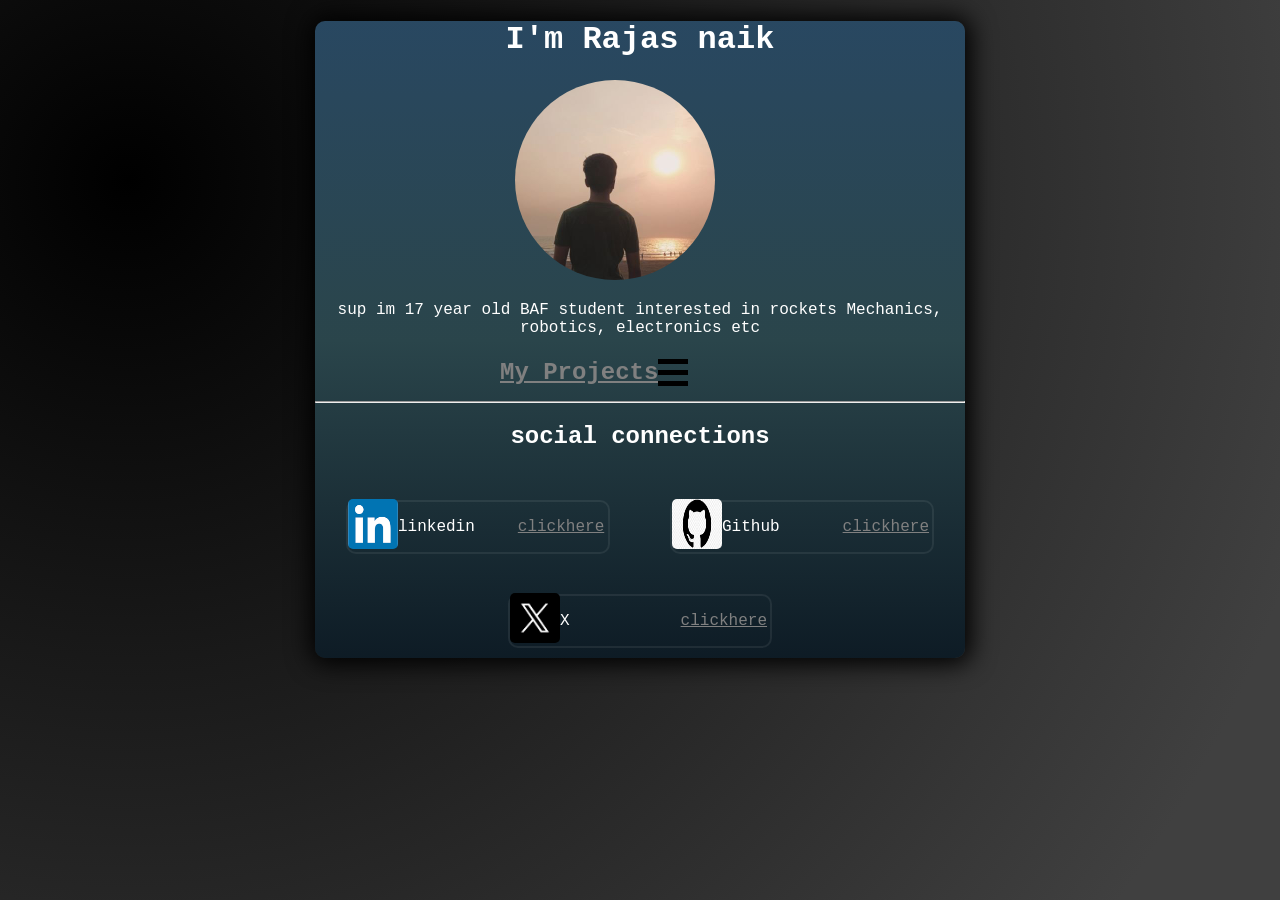
==== index.html @ 0d6ec88d "Add files via upload" ====
<!DOCTYPE html>
<html>
<head>
    <meta charset="UTF-8">
    <meta name="viewport" content="width=device-width, initial-scale=1.0">
    <title>abtme web</title>
    <link rel="stylesheet" href="style.css">
</head>
<body>
<div class='pagebanner'>
 <h1> I'm Rajas naik </h1>
 <img class="itsmypfp" src="my beach pfp.jpg"  >
 <p  class='aboutme'>sup im  17 year old
    BAF student interested in rockets
    Mechanics, robotics, electronics etc </p>
    
<center>
       <a class='mypro' href= 'https://www.w3schools.com/howto/howto_css_menu_icon.asp' >
  
        
        <h2>My Projects </h2> <div class='themen'>
        <div class="men" ></div>
        <div class="men" ></div>
        <div class="men" ></div>   </div>               
    
 </a> 

</center>
    <hr><h2>social connections</h2> 

   <div class='connections'>

     
         
       

        <div class="con">
         <a href="https://www.linkedin.com/in/rajas-naik-080b052a7/"> 
              <img class="socialing" src="linkdin.png">
                 </a>   
             <p  style="padding-right: 43px;">linkedin</p>
         <a class='link' href="https://www.linkedin.com/in/rajas-naik-080b052a7/"> <p >  clickhere </p>   </a>
         </div>

        <div class="con">
               <a  href="https://github.com/Rajas36"> 
              <img class="socialing" src="github logo.jpeg">  </a>
             <p  style="padding-right: 63px;">Github</p>
               
            
            <a class='link'  href="https://github.com/Rajas36"> <p> clickhere  </p>  </a>
               
         </div>
       <div class="con">
              <a  href="https://x.com/Raw_scientist"> 
             <img class="socialing" src="x.png" ;" >
                 </a>    
             <p style="padding-right: 111px; ">X   </p>
         <a class='link'  href="https://x.com/Raw_scientist">  <p > clickhere  </p> </a>

        </div>
        





       
</div>


</div>

</body>
</html>
---- style.css ----
html {
  height: 100%;
  width: 100%;
}
body {
  background: radial-gradient(circle at 10% 20%, rgb(0, 0, 0) 0%, rgb(64, 64, 64) 90.2%);
  color:white;
  font-family: "Lucida Console", "Courier New", monospace;
}
.pagebanner{background: hsla(205, 46%, 10%, 1);

  background: linear-gradient(90deg, hsla(205, 46%, 10%, 1) 0%, hsla(191, 28%, 23%, 1) 50%, hsla(207, 41%, 27%, 1) 100%);

  background: -moz-linear-gradient(90deg, hsla(205, 46%, 10%, 1) 0%, hsla(191, 28%, 23%, 1) 50%, hsla(207, 41%, 27%, 1) 100%);

  background: -webkit-linear-gradient(90deg, hsla(205, 46%, 10%, 1) 0%, hsla(191, 28%, 23%, 1) 50%, hsla(207, 41%, 27%, 1) 100%);

  filter: progid: DXImageTransform.Microsoft.gradient( startColorstr="#0E1C26", endColorstr="#2A454B", GradientType=1 );
 
  width: 650px;
  margin-top: 100px;
  border-radius: 10px;
  box-shadow: 1px 1px 25px 5px black;
  margin:auto;
           

h1 {text-align: center;
}

.itsmypfp{border-radius: 100px;height:200px ;width:200px  ;margin-left:200px}
  .men{
              width: 30px;
              height: 5px;
              background-color: #000000;
              margin: 6px 0;
            }
h2{text-align: center;}
.aboutme{padding: 0px 10px 0px 10px;text-align: center;}

            
            
            
            .mypro{display:flex;
                 color: grey;
         height: 40px;
         width: 280px;
          ;align-items:center;
        }





            
.connections{display: flex;
      justify-content: center;
      flex-wrap: wrap;
      text-align: initial;
  
            }
            


   .con{ height: 50px;
       width: 260px;
       border: 2px solid hsla(0, 0%, 100%, 0.07);
       border-radius: 10px;
       margin: 30px 30px  10px;
       display: flex;
       align-items: center;}

            
.socialing{height:50px ;width:50px;border-radius:10%;}
.link{color: grey;}
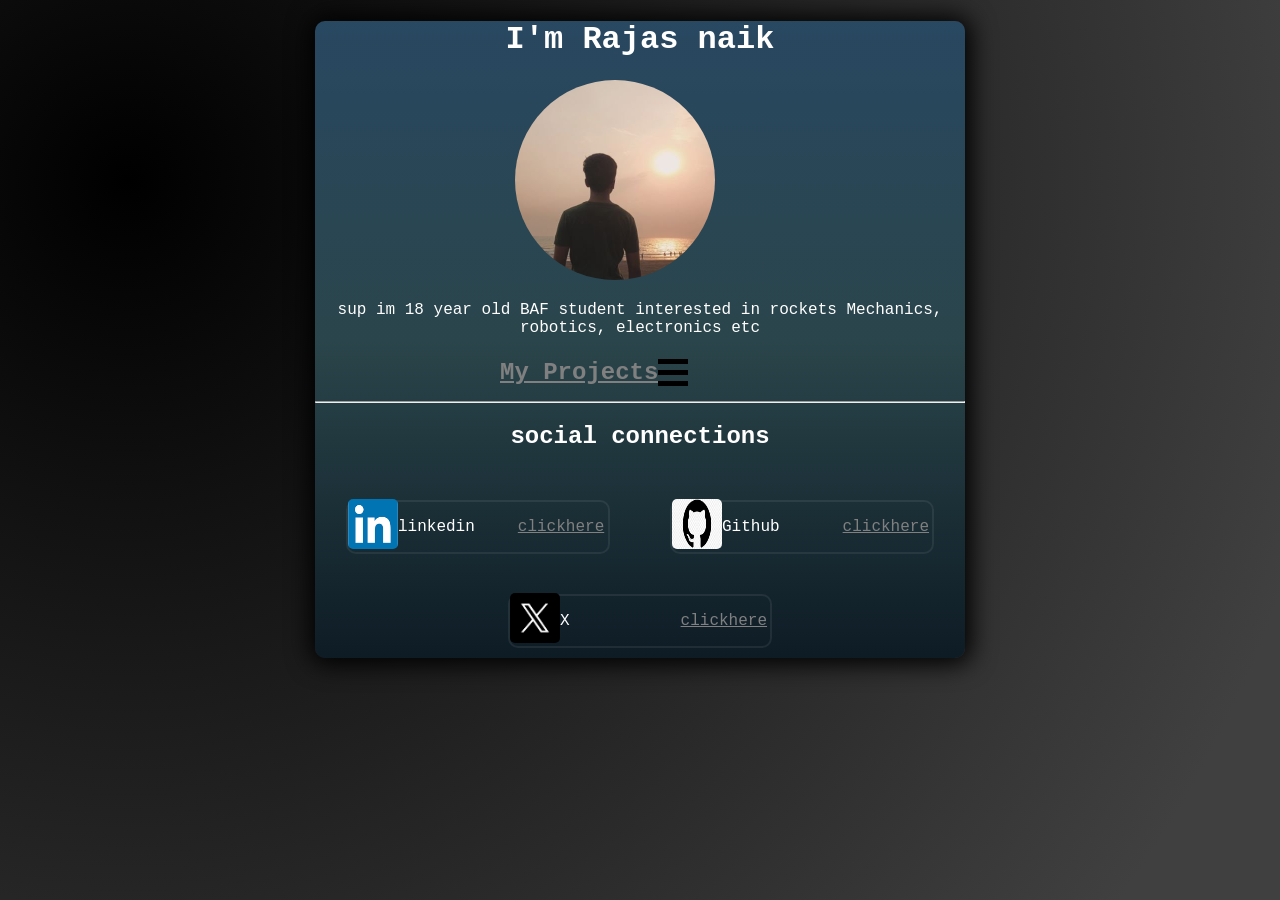
==== commit 5382f742: "Update index.html" ====
--- a/index.html
+++ b/index.html
@@ -10,12 +10,12 @@
 <div class='pagebanner'>
  <h1> I'm Rajas naik </h1>
  <img class="itsmypfp" src="my beach pfp.jpg"  >
- <p  class='aboutme'>sup im  17 year old
+ <p  class='aboutme'>sup im  18 year old
     BAF student interested in rockets
     Mechanics, robotics, electronics etc </p>
     
 <center>
-       <a class='mypro' href= 'https://www.w3schools.com/howto/howto_css_menu_icon.asp' >
+       <a class='mypro' href= 'https://sc.is-a.dev/WeTall/' >
   
         
         <h2>My Projects </h2> <div class='themen'>
@@ -75,4 +75,4 @@
 </html>
 
 
-  +  
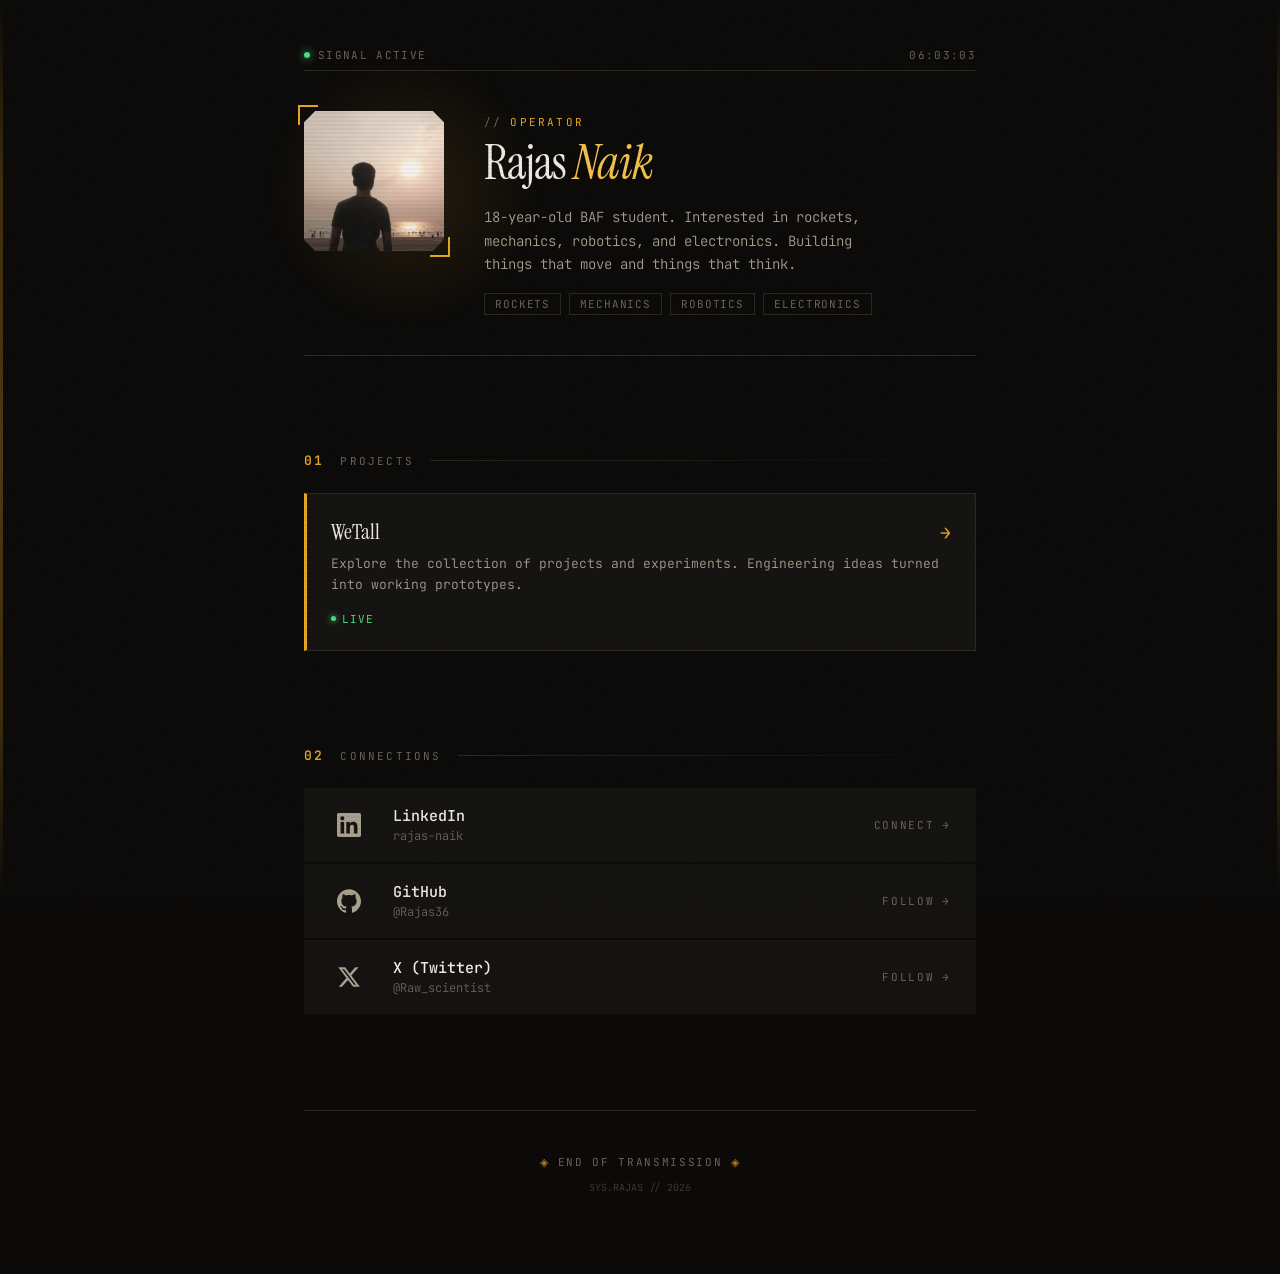
==== commit 282491ad: "redesign: Signal Terminal aesthetic, cleanup repo" ====
--- a/index.html
+++ b/index.html
@@ -1,78 +1,142 @@
 <!DOCTYPE html>
-<html>
+<html lang="en">
 <head>
     <meta charset="UTF-8">
     <meta name="viewport" content="width=device-width, initial-scale=1.0">
-    <title>abtme web</title>
+    <meta name="description" content="Rajas Naik — 18-year-old BAF student. Rockets, mechanics, robotics, electronics. Building things that move.">
+    <title>Rajas Naik — Signal</title>
     <link rel="stylesheet" href="style.css">
+    <link rel="icon" href="data:image/svg+xml,<svg xmlns='http://www.w3.org/2000/svg' viewBox='0 0 100 100'><text y='.9em' font-size='90'>◈</text></svg>">
 </head>
 <body>
-<div class='pagebanner'>
- <h1> I'm Rajas naik </h1>
- <img class="itsmypfp" src="my beach pfp.jpg"  >
- <p  class='aboutme'>sup im  18 year old
-    BAF student interested in rockets
-    Mechanics, robotics, electronics etc </p>
-    
-<center>
-       <a class='mypro' href= 'https://sc.is-a.dev/WeTall/' >
-  
-        
-        <h2>My Projects </h2> <div class='themen'>
-        <div class="men" ></div>
-        <div class="men" ></div>
-        <div class="men" ></div>   </div>               
-    
- </a> 
 
-</center>
-    <hr><h2>social connections</h2> 
+<div class="terminal-shell">
 
-   <div class='connections'>
+    <!-- ── STATUS BAR ── -->
+    <header class="status-bar animate-in" role="banner">
+        <div class="status-bar__signal">
+            <div class="status-bar__dot" aria-label="Online status: active"></div>
+            <span>Signal Active</span>
+        </div>
+        <div class="status-bar__time" id="liveTime" aria-live="polite">00:00:00</div>
+    </header>
 
-     
-         
-       
+    <!-- ── IDENTITY BLOCK ── -->
+    <section class="identity animate-in" aria-label="About Rajas Naik">
+        <div class="identity__avatar-frame">
+            <img
+                class="identity__avatar"
+                src="my beach pfp.jpg"
+                alt="Rajas Naik — silhouette at sunset on a beach"
+                loading="eager"
+            >
+        </div>
+        <div class="identity__text">
+            <div class="identity__label">Operator</div>
+            <h1 class="identity__name">Rajas <em>Naik</em></h1>
+            <p class="identity__bio">
+                18-year-old BAF student. Interested in rockets,
+                mechanics, robotics, and electronics. Building
+                things that move and things that think.
+            </p>
+            <div class="identity__tags" role="list">
+                <span class="identity__tag" role="listitem">Rockets</span>
+                <span class="identity__tag" role="listitem">Mechanics</span>
+                <span class="identity__tag" role="listitem">Robotics</span>
+                <span class="identity__tag" role="listitem">Electronics</span>
+            </div>
+        </div>
+    </section>
 
-        <div class="con">
-         <a href="https://www.linkedin.com/in/rajas-naik-080b052a7/"> 
-              <img class="socialing" src="linkdin.png">
-                 </a>   
-             <p  style="padding-right: 43px;">linkedin</p>
-         <a class='link' href="https://www.linkedin.com/in/rajas-naik-080b052a7/"> <p >  clickhere </p>   </a>
-         </div>
+    <!-- ── PROJECTS ── -->
+    <section class="projects animate-in" aria-label="Projects">
+        <div class="section-header" data-index="01">Projects</div>
 
-        <div class="con">
-               <a  href="https://github.com/Rajas36"> 
-              <img class="socialing" src="github logo.jpeg">  </a>
-             <p  style="padding-right: 63px;">Github</p>
-               
-            
-            <a class='link'  href="https://github.com/Rajas36"> <p> clickhere  </p>  </a>
-               
-         </div>
-       <div class="con">
-              <a  href="https://x.com/Raw_scientist"> 
-             <img class="socialing" src="x.png" ;" >
-                 </a>    
-             <p style="padding-right: 111px; ">X   </p>
-         <a class='link'  href="https://x.com/Raw_scientist">  <p > clickhere  </p> </a>
+        <a class="project-card" href="https://sc.is-a.dev/WeTall/" target="_blank" rel="noopener noreferrer" id="project-wetall">
+            <div class="project-card__header">
+                <span class="project-card__title">WeTall</span>
+                <span class="project-card__arrow" aria-hidden="true">→</span>
+            </div>
+            <p class="project-card__desc">
+                Explore the collection of projects and experiments.
+                Engineering ideas turned into working prototypes.
+            </p>
+            <div class="project-card__status">
+                <span>Live</span>
+            </div>
+        </a>
+    </section>
+
+    <!-- ── CONNECTIONS ── -->
+    <section class="connections animate-in" aria-label="Social connections">
+        <div class="section-header" data-index="02">Connections</div>
+
+        <div class="link-grid">
+
+            <!-- LinkedIn -->
+            <a class="social-link" href="https://www.linkedin.com/in/rajas-naik-080b052a7/" target="_blank" rel="noopener noreferrer" id="link-linkedin">
+                <div class="social-link__icon" aria-hidden="true">
+                    <svg viewBox="0 0 24 24" xmlns="http://www.w3.org/2000/svg">
+                        <path d="M20.447 20.452h-3.554v-5.569c0-1.328-.027-3.037-1.852-3.037-1.853 0-2.136 1.445-2.136 2.939v5.667H9.351V9h3.414v1.561h.046c.477-.9 1.637-1.85 3.37-1.85 3.601 0 4.267 2.37 4.267 5.455v6.286zM5.337 7.433a2.062 2.062 0 01-2.063-2.065 2.064 2.064 0 112.063 2.065zm1.782 13.019H3.555V9h3.564v11.452zM22.225 0H1.771C.792 0 0 .774 0 1.729v20.542C0 23.227.792 24 1.771 24h20.451C23.2 24 24 23.227 24 22.271V1.729C24 .774 23.2 0 22.222 0h.003z"/>
+                    </svg>
+                </div>
+                <div class="social-link__info">
+                    <div class="social-link__name">LinkedIn</div>
+                    <div class="social-link__handle">rajas-naik</div>
+                </div>
+                <div class="social-link__action">
+                    <span>Connect</span>
+                    <span class="social-link__action-arrow" aria-hidden="true">→</span>
+                </div>
+            </a>
+
+            <!-- GitHub -->
+            <a class="social-link" href="https://github.com/Rajas36" target="_blank" rel="noopener noreferrer" id="link-github">
+                <div class="social-link__icon" aria-hidden="true">
+                    <svg viewBox="0 0 24 24" xmlns="http://www.w3.org/2000/svg">
+                        <path d="M12 .297c-6.63 0-12 5.373-12 12 0 5.303 3.438 9.8 8.205 11.385.6.113.82-.258.82-.577 0-.285-.01-1.04-.015-2.04-3.338.724-4.042-1.61-4.042-1.61C4.422 18.07 3.633 17.7 3.633 17.7c-1.087-.744.084-.729.084-.729 1.205.084 1.838 1.236 1.838 1.236 1.07 1.835 2.809 1.305 3.495.998.108-.776.417-1.305.76-1.605-2.665-.3-5.466-1.332-5.466-5.93 0-1.31.465-2.38 1.235-3.22-.135-.303-.54-1.523.105-3.176 0 0 1.005-.322 3.3 1.23.96-.267 1.98-.399 3-.405 1.02.006 2.04.138 3 .405 2.28-1.552 3.285-1.23 3.285-1.23.645 1.653.24 2.873.12 3.176.765.84 1.23 1.91 1.23 3.22 0 4.61-2.805 5.625-5.475 5.92.42.36.81 1.096.81 2.22 0 1.606-.015 2.896-.015 3.286 0 .315.21.69.825.57C20.565 22.092 24 17.592 24 12.297c0-6.627-5.373-12-12-12"/>
+                    </svg>
+                </div>
+                <div class="social-link__info">
+                    <div class="social-link__name">GitHub</div>
+                    <div class="social-link__handle">@Rajas36</div>
+                </div>
+                <div class="social-link__action">
+                    <span>Follow</span>
+                    <span class="social-link__action-arrow" aria-hidden="true">→</span>
+                </div>
+            </a>
+
+            <!-- X / Twitter -->
+            <a class="social-link" href="https://x.com/Raw_scientist" target="_blank" rel="noopener noreferrer" id="link-x">
+                <div class="social-link__icon" aria-hidden="true">
+                    <svg viewBox="0 0 24 24" xmlns="http://www.w3.org/2000/svg">
+                        <path d="M18.244 2.25h3.308l-7.227 8.26 8.502 11.24H16.17l-5.214-6.817L4.99 21.75H1.68l7.73-8.835L1.254 2.25H8.08l4.713 6.231zm-1.161 17.52h1.833L7.084 4.126H5.117z"/>
+                    </svg>
+                </div>
+                <div class="social-link__info">
+                    <div class="social-link__name">X (Twitter)</div>
+                    <div class="social-link__handle">@Raw_scientist</div>
+                </div>
+                <div class="social-link__action">
+                    <span>Follow</span>
+                    <span class="social-link__action-arrow" aria-hidden="true">→</span>
+                </div>
+            </a>
 
         </div>
-        
+    </section>
 
-
-
-
-
-       
-</div>
-
+    <!-- ── FOOTER ── -->
+    <footer class="signal-footer animate-in" role="contentinfo">
+        <p class="signal-footer__text">
+            <span>◈</span> End of transmission <span>◈</span>
+        </p>
+        <p class="signal-footer__coords">SYS.RAJAS // <span id="footerYear">2026</span></p>
+    </footer>
 
 </div>
 
+<script src="script.js"></script>
 </body>
 </html>
-
-
-  
--- a/style.css
+++ b/style.css
@@ -1,74 +1,764 @@
+/* ═══════════════════════════════════════════════
+   SIGNAL TERMINAL — Design System Tokens
+   Aesthetic: Aerospace instrument panel meets
+   editorial print. Warm amber signal on carbon.
+   ═══════════════════════════════════════════════ */
+
+@import url('https://fonts.googleapis.com/css2?family=JetBrains+Mono:wght@300;400;500;600;700&family=Instrument+Serif:ital@0;1&display=swap');
+
+:root {
+  /* ── Surface Palette ── */
+  --carbon-deep:    #0b0a09;
+  --carbon-mid:     #141311;
+  --carbon-elevated:#1c1a17;
+  --carbon-line:    #2a2722;
+  --carbon-subtle:  #3d3830;
+
+  /* ── Signal Colors ── */
+  --amber-core:     #e8a623;
+  --amber-bright:   #f5c34a;
+  --amber-dim:      #b07d15;
+  --amber-glow:     rgba(232, 166, 35, 0.12);
+  --amber-flare:    rgba(232, 166, 35, 0.06);
+
+  /* ── Accent Signals ── */
+  --signal-red:     #d94f3d;
+  --signal-green:   #4ade80;
+  --signal-cyan:    #22d3ee;
+
+  /* ── Text Hierarchy ── */
+  --text-primary:   #f0ece4;
+  --text-secondary: #a89f8e;
+  --text-tertiary:  #6b6356;
+  --text-inverse:   #0b0a09;
+
+  /* ── Typography ── */
+  --font-mono:      'JetBrains Mono', monospace;
+  --font-serif:     'Instrument Serif', Georgia, serif;
+
+  /* ── Spacing Scale ── */
+  --space-xs:  4px;
+  --space-sm:  8px;
+  --space-md:  16px;
+  --space-lg:  24px;
+  --space-xl:  40px;
+  --space-2xl: 64px;
+  --space-3xl: 96px;
+
+  /* ── Motion ── */
+  --ease-out-expo: cubic-bezier(0.16, 1, 0.3, 1);
+  --ease-spring:   cubic-bezier(0.34, 1.56, 0.64, 1);
+  --duration-fast: 180ms;
+  --duration-mid:  350ms;
+  --duration-slow: 600ms;
+}
+
+/* ═══════════════════════════════════════════════
+   BASE RESET & GLOBALS
+   ═══════════════════════════════════════════════ */
+
+*, *::before, *::after {
+  margin: 0;
+  padding: 0;
+  box-sizing: border-box;
+}
+
 html {
-  height: 100%;
-  width: 100%;
-}
+  font-size: 16px;
+  scroll-behavior: smooth;
+  -webkit-font-smoothing: antialiased;
+  -moz-osx-font-smoothing: grayscale;
+}
+
 body {
-  background: radial-gradient(circle at 10% 20%, rgb(0, 0, 0) 0%, rgb(64, 64, 64) 90.2%);
-  color:white;
-  font-family: "Lucida Console", "Courier New", monospace;
-}
-.pagebanner{background: hsla(205, 46%, 10%, 1);
-
-  background: linear-gradient(90deg, hsla(205, 46%, 10%, 1) 0%, hsla(191, 28%, 23%, 1) 50%, hsla(207, 41%, 27%, 1) 100%);
-
-  background: -moz-linear-gradient(90deg, hsla(205, 46%, 10%, 1) 0%, hsla(191, 28%, 23%, 1) 50%, hsla(207, 41%, 27%, 1) 100%);
-
-  background: -webkit-linear-gradient(90deg, hsla(205, 46%, 10%, 1) 0%, hsla(191, 28%, 23%, 1) 50%, hsla(207, 41%, 27%, 1) 100%);
-
-  filter: progid: DXImageTransform.Microsoft.gradient( startColorstr="#0E1C26", endColorstr="#2A454B", GradientType=1 );
- 
-  width: 650px;
-  margin-top: 100px;
-  border-radius: 10px;
-  box-shadow: 1px 1px 25px 5px black;
-  margin:auto;
-           
-
-h1 {text-align: center;
-}
-
-.itsmypfp{border-radius: 100px;height:200px ;width:200px  ;margin-left:200px}
-  .men{
-              width: 30px;
-              height: 5px;
-              background-color: #000000;
-              margin: 6px 0;
-            }
-h2{text-align: center;}
-.aboutme{padding: 0px 10px 0px 10px;text-align: center;}
-
-            
-            
-            
-            .mypro{display:flex;
-                 color: grey;
-         height: 40px;
-         width: 280px;
-          ;align-items:center;
-        }
-
-
-
-
-
-            
-.connections{display: flex;
-      justify-content: center;
-      flex-wrap: wrap;
-      text-align: initial;
-  
-            }
-            
-
-
-   .con{ height: 50px;
-       width: 260px;
-       border: 2px solid hsla(0, 0%, 100%, 0.07);
-       border-radius: 10px;
-       margin: 30px 30px  10px;
-       display: flex;
-       align-items: center;}
-
-            
-.socialing{height:50px ;width:50px;border-radius:10%;}
-.link{color: grey;}+  font-family: var(--font-mono);
+  background-color: var(--carbon-deep);
+  color: var(--text-primary);
+  min-height: 100vh;
+  overflow-x: hidden;
+  position: relative;
+}
+
+/* ── Scanline overlay for that CRT feel ── */
+body::before {
+  content: '';
+  position: fixed;
+  inset: 0;
+  pointer-events: none;
+  z-index: 9999;
+  background: repeating-linear-gradient(
+    0deg,
+    transparent,
+    transparent 2px,
+    rgba(0, 0, 0, 0.03) 2px,
+    rgba(0, 0, 0, 0.03) 4px
+  );
+}
+
+/* ── Noise texture overlay ── */
+body::after {
+  content: '';
+  position: fixed;
+  inset: 0;
+  pointer-events: none;
+  z-index: 9998;
+  opacity: 0.025;
+  background-image: url("data:image/svg+xml,%3Csvg viewBox='0 0 256 256' xmlns='http://www.w3.org/2000/svg'%3E%3Cfilter id='n'%3E%3CfeTurbulence type='fractalNoise' baseFrequency='0.9' numOctaves='4' stitchTiles='stitch'/%3E%3C/filter%3E%3Crect width='100%25' height='100%25' filter='url(%23n)'/%3E%3C/svg%3E");
+  background-size: 256px 256px;
+}
+
+::selection {
+  background: var(--amber-core);
+  color: var(--carbon-deep);
+}
+
+a {
+  color: inherit;
+  text-decoration: none;
+}
+
+/* ═══════════════════════════════════════════════
+   FOCUS STATES — Accessibility
+   ═══════════════════════════════════════════════ */
+
+*:focus-visible {
+  outline: 2px solid var(--amber-core);
+  outline-offset: 3px;
+}
+
+/* ═══════════════════════════════════════════════
+   LAYOUT SHELL
+   ═══════════════════════════════════════════════ */
+
+.terminal-shell {
+  max-width: 720px;
+  margin: 0 auto;
+  padding: var(--space-xl) var(--space-lg);
+  min-height: 100vh;
+  position: relative;
+}
+
+/* ── Side rail decorations ── */
+.terminal-shell::before {
+  content: '';
+  position: fixed;
+  left: 0;
+  top: 0;
+  bottom: 0;
+  width: 3px;
+  background: linear-gradient(
+    180deg,
+    transparent 0%,
+    var(--amber-dim) 20%,
+    var(--amber-core) 50%,
+    var(--amber-dim) 80%,
+    transparent 100%
+  );
+  opacity: 0.3;
+}
+
+.terminal-shell::after {
+  content: '';
+  position: fixed;
+  right: 0;
+  top: 0;
+  bottom: 0;
+  width: 3px;
+  background: linear-gradient(
+    180deg,
+    transparent 0%,
+    var(--amber-dim) 20%,
+    var(--amber-core) 50%,
+    var(--amber-dim) 80%,
+    transparent 100%
+  );
+  opacity: 0.3;
+}
+
+/* ═══════════════════════════════════════════════
+   HEADER / STATUS BAR
+   ═══════════════════════════════════════════════ */
+
+.status-bar {
+  display: flex;
+  align-items: center;
+  justify-content: space-between;
+  padding: var(--space-sm) 0;
+  margin-bottom: var(--space-xl);
+  border-bottom: 1px solid var(--carbon-line);
+  font-size: 11px;
+  letter-spacing: 0.12em;
+  text-transform: uppercase;
+  color: var(--text-tertiary);
+}
+
+.status-bar__signal {
+  display: flex;
+  align-items: center;
+  gap: var(--space-sm);
+}
+
+.status-bar__dot {
+  width: 6px;
+  height: 6px;
+  border-radius: 50%;
+  background: var(--signal-green);
+  box-shadow: 0 0 8px var(--signal-green);
+  animation: pulse-dot 2.5s ease-in-out infinite;
+}
+
+@keyframes pulse-dot {
+  0%, 100% { opacity: 1; box-shadow: 0 0 8px var(--signal-green); }
+  50%      { opacity: 0.5; box-shadow: 0 0 3px var(--signal-green); }
+}
+
+.status-bar__time {
+  font-variant-numeric: tabular-nums;
+}
+
+/* ═══════════════════════════════════════════════
+   HERO / IDENTITY BLOCK
+   ═══════════════════════════════════════════════ */
+
+.identity {
+  display: grid;
+  grid-template-columns: 140px 1fr;
+  gap: var(--space-xl);
+  align-items: start;
+  margin-bottom: var(--space-3xl);
+  padding-bottom: var(--space-xl);
+  border-bottom: 1px solid var(--carbon-line);
+  position: relative;
+}
+
+/* ── Amber gradient bleed behind identity ── */
+.identity::before {
+  content: '';
+  position: absolute;
+  top: -60px;
+  left: -40px;
+  width: 280px;
+  height: 280px;
+  background: radial-gradient(circle, var(--amber-glow) 0%, transparent 70%);
+  pointer-events: none;
+  z-index: -1;
+}
+
+.identity__avatar-frame {
+  position: relative;
+  width: 140px;
+  height: 140px;
+}
+
+.identity__avatar {
+  width: 140px;
+  height: 140px;
+  object-fit: cover;
+  display: block;
+  /* Sharp geometric clip — no generic circles */
+  clip-path: polygon(
+    8% 0%, 92% 0%, 100% 8%, 100% 92%,
+    92% 100%, 8% 100%, 0% 92%, 0% 8%
+  );
+  filter: grayscale(30%) contrast(1.1);
+  transition: filter var(--duration-mid) var(--ease-out-expo);
+}
+
+.identity__avatar-frame:hover .identity__avatar {
+  filter: grayscale(0%) contrast(1.05);
+}
+
+/* ── Corner brackets around avatar ── */
+.identity__avatar-frame::before,
+.identity__avatar-frame::after {
+  content: '';
+  position: absolute;
+  width: 20px;
+  height: 20px;
+  border-color: var(--amber-core);
+  border-style: solid;
+  pointer-events: none;
+  transition: all var(--duration-mid) var(--ease-out-expo);
+}
+
+.identity__avatar-frame::before {
+  top: -6px;
+  left: -6px;
+  border-width: 2px 0 0 2px;
+}
+
+.identity__avatar-frame::after {
+  bottom: -6px;
+  right: -6px;
+  border-width: 0 2px 2px 0;
+}
+
+.identity__avatar-frame:hover::before {
+  top: -10px;
+  left: -10px;
+}
+
+.identity__avatar-frame:hover::after {
+  bottom: -10px;
+  right: -10px;
+}
+
+.identity__text {
+  padding-top: var(--space-xs);
+}
+
+.identity__label {
+  font-size: 11px;
+  letter-spacing: 0.2em;
+  text-transform: uppercase;
+  color: var(--amber-core);
+  margin-bottom: var(--space-sm);
+  display: flex;
+  align-items: center;
+  gap: var(--space-sm);
+}
+
+.identity__label::before {
+  content: '//';
+  color: var(--text-tertiary);
+}
+
+.identity__name {
+  font-family: var(--font-serif);
+  font-size: clamp(2rem, 5vw, 3rem);
+  font-weight: 400;
+  line-height: 1.1;
+  color: var(--text-primary);
+  margin-bottom: var(--space-md);
+  letter-spacing: -0.02em;
+}
+
+.identity__name em {
+  font-style: italic;
+  color: var(--amber-bright);
+}
+
+.identity__bio {
+  font-size: 14px;
+  line-height: 1.7;
+  color: var(--text-secondary);
+  max-width: 380px;
+  font-weight: 300;
+}
+
+.identity__tags {
+  display: flex;
+  flex-wrap: wrap;
+  gap: var(--space-sm);
+  margin-top: var(--space-md);
+}
+
+.identity__tag {
+  font-size: 11px;
+  letter-spacing: 0.08em;
+  padding: 3px 10px;
+  border: 1px solid var(--carbon-line);
+  color: var(--text-tertiary);
+  text-transform: uppercase;
+  transition: all var(--duration-fast) var(--ease-out-expo);
+}
+
+.identity__tag:hover {
+  border-color: var(--amber-dim);
+  color: var(--amber-core);
+  background: var(--amber-flare);
+}
+
+/* ═══════════════════════════════════════════════
+   SECTION HEADERS
+   ═══════════════════════════════════════════════ */
+
+.section-header {
+  display: flex;
+  align-items: center;
+  gap: var(--space-md);
+  margin-bottom: var(--space-lg);
+  font-size: 11px;
+  letter-spacing: 0.2em;
+  text-transform: uppercase;
+  color: var(--text-tertiary);
+}
+
+.section-header::before {
+  content: attr(data-index);
+  color: var(--amber-core);
+  font-weight: 600;
+  font-size: 13px;
+}
+
+.section-header::after {
+  content: '';
+  flex: 1;
+  height: 1px;
+  background: linear-gradient(90deg, var(--carbon-line), transparent);
+}
+
+/* ═══════════════════════════════════════════════
+   PROJECTS BLOCK
+   ═══════════════════════════════════════════════ */
+
+.projects {
+  margin-bottom: var(--space-3xl);
+}
+
+.project-card {
+  display: block;
+  position: relative;
+  padding: var(--space-lg);
+  background: var(--carbon-mid);
+  border: 1px solid var(--carbon-line);
+  border-left: 3px solid var(--amber-core);
+  transition: all var(--duration-mid) var(--ease-out-expo);
+  cursor: pointer;
+  overflow: hidden;
+}
+
+.project-card::before {
+  content: '';
+  position: absolute;
+  inset: 0;
+  background: linear-gradient(135deg, var(--amber-flare), transparent 60%);
+  opacity: 0;
+  transition: opacity var(--duration-mid) var(--ease-out-expo);
+}
+
+.project-card:hover {
+  border-color: var(--amber-dim);
+  background: var(--carbon-elevated);
+  transform: translateX(4px);
+}
+
+.project-card:hover::before {
+  opacity: 1;
+}
+
+.project-card:active {
+  transform: translateX(2px);
+}
+
+.project-card__header {
+  display: flex;
+  align-items: center;
+  justify-content: space-between;
+  margin-bottom: var(--space-sm);
+  position: relative;
+  z-index: 1;
+}
+
+.project-card__title {
+  font-family: var(--font-serif);
+  font-size: 1.35rem;
+  color: var(--text-primary);
+  font-weight: 400;
+}
+
+.project-card__arrow {
+  font-size: 18px;
+  color: var(--amber-core);
+  transition: transform var(--duration-mid) var(--ease-out-expo);
+}
+
+.project-card:hover .project-card__arrow {
+  transform: translateX(6px);
+}
+
+.project-card__desc {
+  font-size: 13px;
+  color: var(--text-secondary);
+  line-height: 1.6;
+  position: relative;
+  z-index: 1;
+  font-weight: 300;
+}
+
+.project-card__status {
+  display: inline-flex;
+  align-items: center;
+  gap: 6px;
+  margin-top: var(--space-md);
+  font-size: 11px;
+  text-transform: uppercase;
+  letter-spacing: 0.1em;
+  color: var(--signal-green);
+  position: relative;
+  z-index: 1;
+}
+
+.project-card__status::before {
+  content: '';
+  width: 5px;
+  height: 5px;
+  border-radius: 50%;
+  background: currentColor;
+  box-shadow: 0 0 6px currentColor;
+}
+
+/* ═══════════════════════════════════════════════
+   CONNECTIONS / SOCIAL LINKS
+   ═══════════════════════════════════════════════ */
+
+.connections {
+  margin-bottom: var(--space-3xl);
+}
+
+.link-grid {
+  display: flex;
+  flex-direction: column;
+  gap: 2px;
+}
+
+.social-link {
+  display: grid;
+  grid-template-columns: 48px 1fr auto;
+  align-items: center;
+  gap: var(--space-md);
+  padding: var(--space-md) var(--space-lg);
+  background: var(--carbon-mid);
+  border: 1px solid transparent;
+  transition: all var(--duration-mid) var(--ease-out-expo);
+  cursor: pointer;
+  position: relative;
+  overflow: hidden;
+  text-decoration: none;
+}
+
+.social-link::after {
+  content: '';
+  position: absolute;
+  left: 0;
+  top: 0;
+  bottom: 0;
+  width: 0;
+  background: var(--amber-core);
+  transition: width var(--duration-mid) var(--ease-out-expo);
+}
+
+.social-link:hover {
+  background: var(--carbon-elevated);
+  border-color: var(--carbon-line);
+  transform: translateX(4px);
+}
+
+.social-link:hover::after {
+  width: 3px;
+}
+
+.social-link:active {
+  transform: translateX(2px);
+}
+
+.social-link__icon {
+  width: 40px;
+  height: 40px;
+  display: flex;
+  align-items: center;
+  justify-content: center;
+  position: relative;
+  z-index: 1;
+}
+
+.social-link__icon svg {
+  width: 24px;
+  height: 24px;
+  fill: var(--text-secondary);
+  transition: fill var(--duration-fast) var(--ease-out-expo);
+}
+
+.social-link:hover .social-link__icon svg {
+  fill: var(--amber-core);
+}
+
+.social-link__info {
+  position: relative;
+  z-index: 1;
+}
+
+.social-link__name {
+  font-size: 15px;
+  font-weight: 500;
+  color: var(--text-primary);
+  margin-bottom: 2px;
+  transition: color var(--duration-fast) var(--ease-out-expo);
+}
+
+.social-link:hover .social-link__name {
+  color: var(--amber-bright);
+}
+
+.social-link__handle {
+  font-size: 12px;
+  color: var(--text-tertiary);
+  font-weight: 300;
+}
+
+.social-link__action {
+  font-size: 11px;
+  letter-spacing: 0.15em;
+  text-transform: uppercase;
+  color: var(--text-tertiary);
+  display: flex;
+  align-items: center;
+  gap: var(--space-sm);
+  transition: all var(--duration-mid) var(--ease-out-expo);
+  position: relative;
+  z-index: 1;
+}
+
+.social-link__action-arrow {
+  display: inline-block;
+  transition: transform var(--duration-mid) var(--ease-out-expo);
+}
+
+.social-link:hover .social-link__action {
+  color: var(--amber-core);
+}
+
+.social-link:hover .social-link__action-arrow {
+  transform: translateX(4px);
+}
+
+/* ═══════════════════════════════════════════════
+   FOOTER / SIGNAL OUT
+   ═══════════════════════════════════════════════ */
+
+.signal-footer {
+  padding: var(--space-xl) 0;
+  border-top: 1px solid var(--carbon-line);
+  text-align: center;
+}
+
+.signal-footer__text {
+  font-size: 11px;
+  letter-spacing: 0.15em;
+  text-transform: uppercase;
+  color: var(--text-tertiary);
+  line-height: 2;
+}
+
+.signal-footer__text span {
+  color: var(--amber-dim);
+}
+
+.signal-footer__coords {
+  font-size: 10px;
+  color: var(--carbon-subtle);
+  margin-top: var(--space-sm);
+  font-variant-numeric: tabular-nums;
+}
+
+/* ═══════════════════════════════════════════════
+   AMBIENT ANIMATIONS
+   ═══════════════════════════════════════════════ */
+
+/* Staggered entry animation */
+@keyframes signal-in {
+  from {
+    opacity: 0;
+    transform: translateY(12px);
+  }
+  to {
+    opacity: 1;
+    transform: translateY(0);
+  }
+}
+
+.animate-in {
+  opacity: 0;
+  animation: signal-in var(--duration-slow) var(--ease-out-expo) forwards;
+}
+
+.animate-in:nth-child(1) { animation-delay: 100ms; }
+.animate-in:nth-child(2) { animation-delay: 200ms; }
+.animate-in:nth-child(3) { animation-delay: 300ms; }
+.animate-in:nth-child(4) { animation-delay: 400ms; }
+.animate-in:nth-child(5) { animation-delay: 500ms; }
+
+/* Amber cursor blink */
+@keyframes cursor-blink {
+  0%, 100% { opacity: 1; }
+  50%      { opacity: 0; }
+}
+
+.blink-cursor::after {
+  content: '█';
+  color: var(--amber-core);
+  animation: cursor-blink 1s step-end infinite;
+  margin-left: 2px;
+  font-size: 0.85em;
+}
+
+/* ═══════════════════════════════════════════════
+   RESPONSIVE
+   ═══════════════════════════════════════════════ */
+
+@media (max-width: 640px) {
+  .terminal-shell {
+    padding: var(--space-lg) var(--space-md);
+  }
+
+  .identity {
+    grid-template-columns: 1fr;
+    gap: var(--space-lg);
+    justify-items: center;
+    text-align: center;
+  }
+
+  .identity__avatar-frame {
+    width: 120px;
+    height: 120px;
+  }
+
+  .identity__avatar {
+    width: 120px;
+    height: 120px;
+  }
+
+  .identity__bio {
+    max-width: 100%;
+  }
+
+  .identity__tags {
+    justify-content: center;
+  }
+
+  .identity__label {
+    justify-content: center;
+  }
+
+  .social-link {
+    grid-template-columns: 40px 1fr auto;
+    padding: var(--space-md);
+  }
+
+  .status-bar {
+    font-size: 10px;
+  }
+
+  .terminal-shell::before,
+  .terminal-shell::after {
+    display: none;
+  }
+}
+
+@media (max-width: 400px) {
+  .identity__name {
+    font-size: 1.75rem;
+  }
+
+  .social-link {
+    grid-template-columns: 1fr auto;
+  }
+
+  .social-link__icon {
+    display: none;
+  }
+
+  .project-card__title {
+    font-size: 1.1rem;
+  }
+}
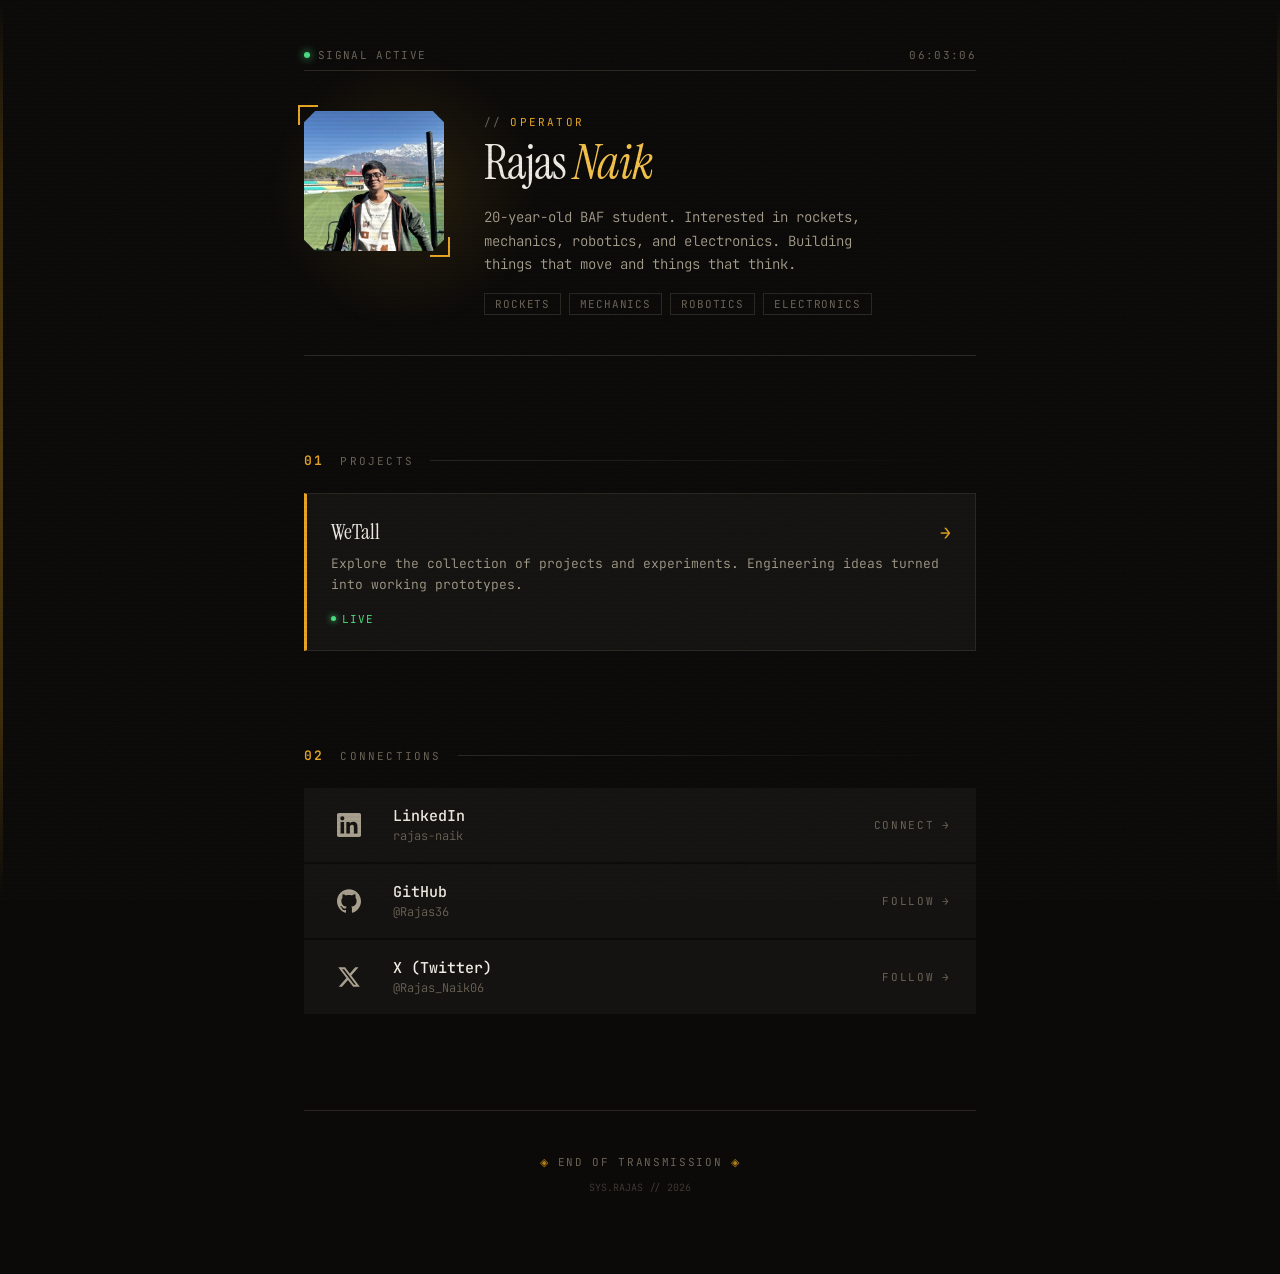
==== commit bc74d9eb: "feat: implement dynamic age calculation, update profile image, and refresh social media handle" ====
--- a/index.html
+++ b/index.html
@@ -26,7 +26,7 @@
         <div class="identity__avatar-frame">
             <img
                 class="identity__avatar"
-                src="my beach pfp.jpg"
+                src="image.png"
                 alt="Rajas Naik — silhouette at sunset on a beach"
                 loading="eager"
             >
@@ -35,7 +35,7 @@
             <div class="identity__label">Operator</div>
             <h1 class="identity__name">Rajas <em>Naik</em></h1>
             <p class="identity__bio">
-                18-year-old BAF student. Interested in rockets,
+                <span id="dynamicAge"></span>-year-old BAF student. Interested in rockets,
                 mechanics, robotics, and electronics. Building
                 things that move and things that think.
             </p>
@@ -108,7 +108,7 @@
             </a>
 
             <!-- X / Twitter -->
-            <a class="social-link" href="https://x.com/Raw_scientist" target="_blank" rel="noopener noreferrer" id="link-x">
+            <a class="social-link" href="https://x.com/Rajas_Naik06" target="_blank" rel="noopener noreferrer" id="link-x">
                 <div class="social-link__icon" aria-hidden="true">
                     <svg viewBox="0 0 24 24" xmlns="http://www.w3.org/2000/svg">
                         <path d="M18.244 2.25h3.308l-7.227 8.26 8.502 11.24H16.17l-5.214-6.817L4.99 21.75H1.68l7.73-8.835L1.254 2.25H8.08l4.713 6.231zm-1.161 17.52h1.833L7.084 4.126H5.117z"/>
@@ -116,7 +116,7 @@
                 </div>
                 <div class="social-link__info">
                     <div class="social-link__name">X (Twitter)</div>
-                    <div class="social-link__handle">@Raw_scientist</div>
+                    <div class="social-link__handle">@Rajas_Naik06</div>
                 </div>
                 <div class="social-link__action">
                     <span>Follow</span>
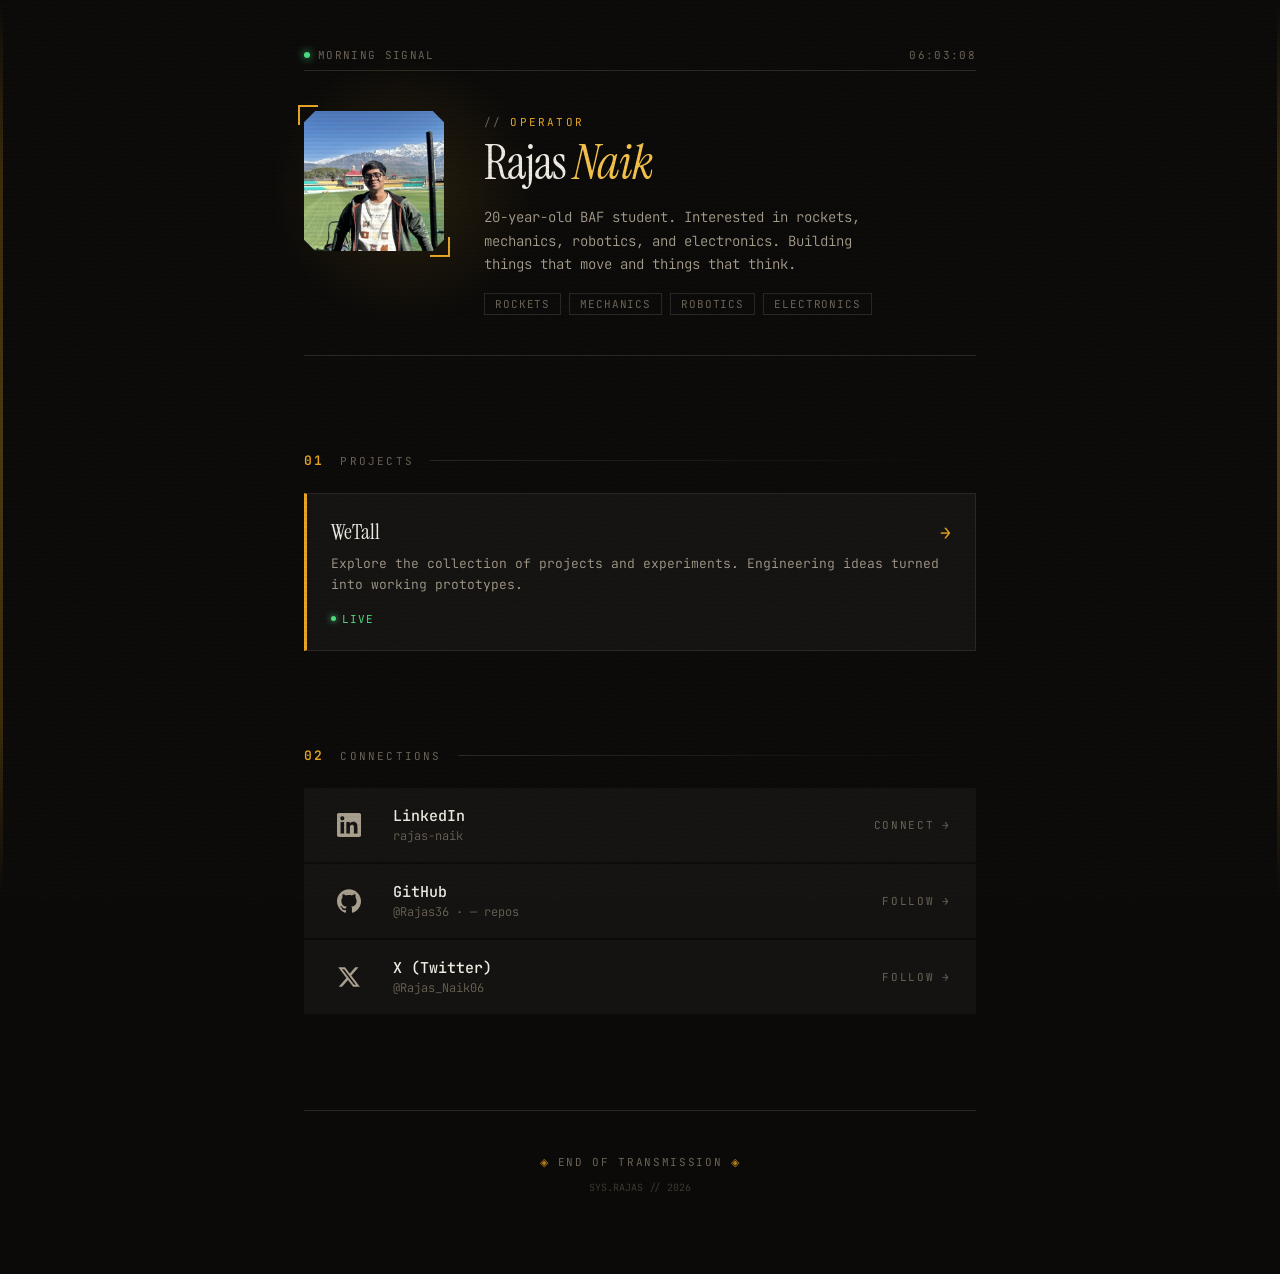
==== commit 297b782d: "feat: make all content dynamic and timeless" ====
--- a/index.html
+++ b/index.html
@@ -3,7 +3,7 @@
 <head>
     <meta charset="UTF-8">
     <meta name="viewport" content="width=device-width, initial-scale=1.0">
-    <meta name="description" content="Rajas Naik — 18-year-old BAF student. Rockets, mechanics, robotics, electronics. Building things that move.">
+    <meta name="description" content="Rajas Naik — Student, engineer, builder. Rockets, mechanics, robotics, electronics.">
     <title>Rajas Naik — Signal</title>
     <link rel="stylesheet" href="style.css">
     <link rel="icon" href="data:image/svg+xml,<svg xmlns='http://www.w3.org/2000/svg' viewBox='0 0 100 100'><text y='.9em' font-size='90'>◈</text></svg>">
@@ -16,7 +16,7 @@
     <header class="status-bar animate-in" role="banner">
         <div class="status-bar__signal">
             <div class="status-bar__dot" aria-label="Online status: active"></div>
-            <span>Signal Active</span>
+            <span id="greeting">Signal Active</span>
         </div>
         <div class="status-bar__time" id="liveTime" aria-live="polite">00:00:00</div>
     </header>
@@ -99,7 +99,7 @@
                 </div>
                 <div class="social-link__info">
                     <div class="social-link__name">GitHub</div>
-                    <div class="social-link__handle">@Rajas36</div>
+                    <div class="social-link__handle">@Rajas36 · <span id="ghRepos">—</span> repos</div>
                 </div>
                 <div class="social-link__action">
                     <span>Follow</span>
@@ -139,4 +139,4 @@
 
 <script src="script.js"></script>
 </body>
-</html>
+</html>
